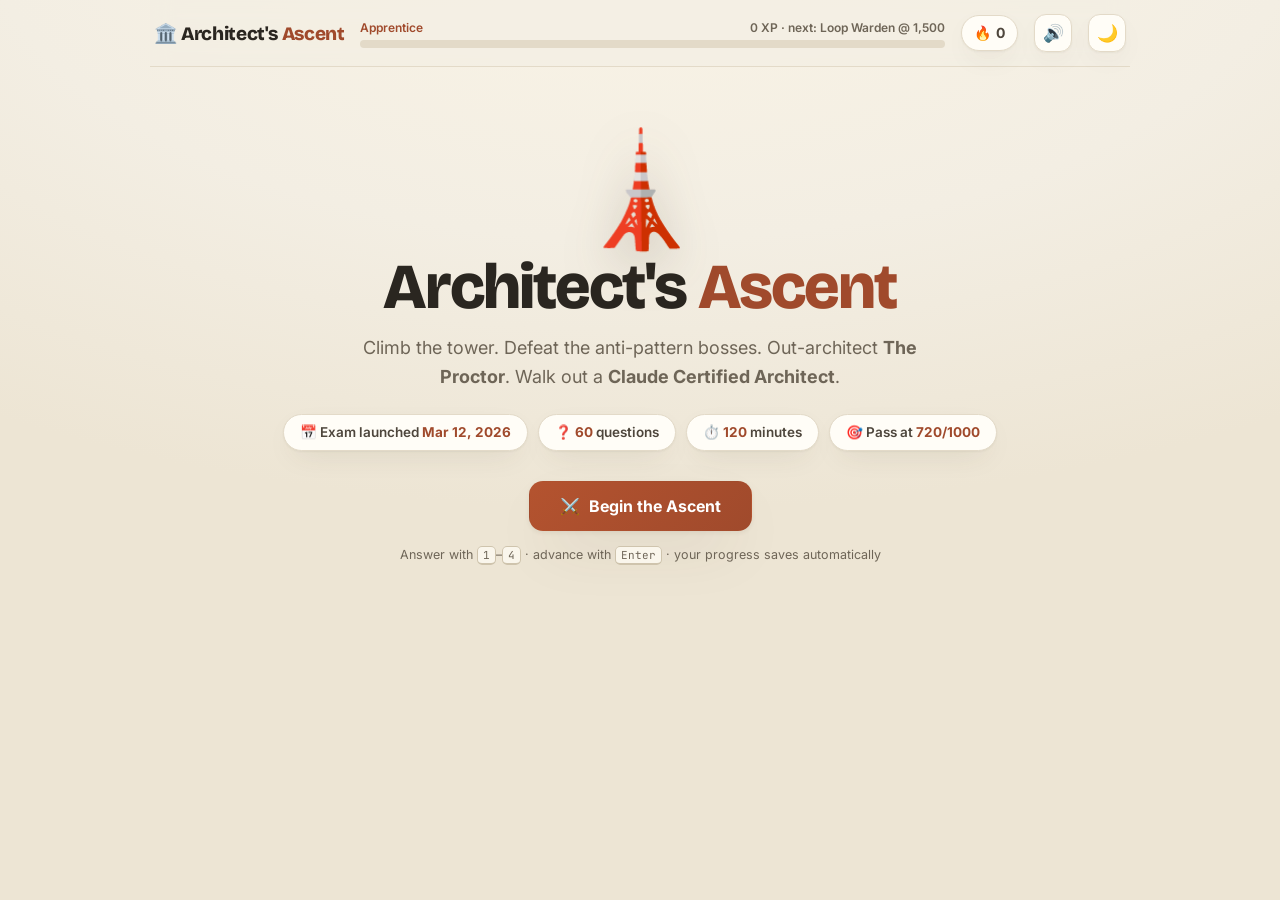
==== index.html @ 407717c6 "Fix regressions found on re-test: stat cards, hidden resume button, slide fit, short code wrapping A" ====
<!DOCTYPE html>
<html lang="en">
<head>
<meta charset="UTF-8">
<meta name="viewport" content="width=device-width, initial-scale=1.0">
<title>Architect's Ascent — CCA-F Trainer (2026)</title>
<meta name="description" content="A study game for the Claude Certified Architect — Foundations exam. Climb the tower, defeat anti-pattern bosses, survive The Proctor.">
<link rel="preconnect" href="https://fonts.googleapis.com">
<link rel="preconnect" href="https://fonts.gstatic.com" crossorigin>
<script>
/* theme before first paint: the player's pick, else the system setting */
(function () {
  var t = 'light';
  try {
    var s = JSON.parse(localStorage.getItem('architects-ascent-v2') || 'null');
    if (s && (s.themeSet || (s.themeSet === undefined && s.theme === 'dark'))) t = s.theme;
    else if (window.matchMedia && matchMedia('(prefers-color-scheme: dark)').matches) t = 'dark';
  } catch (e) {}
  document.documentElement.dataset.theme = t;
})();
</script>
<link href="https://fonts.googleapis.com/css2?family=Bricolage+Grotesque:opsz,wght@12..96,400;12..96,600;12..96,700;12..96,800&family=Inter:wght@400;500;600;700&family=JetBrains+Mono:wght@500&display=swap" rel="stylesheet">
<style>
/* ============================================================
   ARCHITECT'S ASCENT — design system
   Readable by decree: Inter for prose, Bricolage for display,
   JetBrains Mono ONLY for code tokens.
   ============================================================ */
:root {
  --font-display: 'Bricolage Grotesque', 'Inter', sans-serif;
  --font-body: 'Inter', -apple-system, 'Segoe UI', sans-serif;
  --font-code: 'JetBrains Mono', ui-monospace, monospace;

  --bg: #F3EEE3;
  --bg-grad: radial-gradient(1200px 600px at 50% -10%, #FAF4E6 0%, #F3EEE3 55%, #EDE5D4 100%);
  --card: #FFFDF7;
  --card-2: #FAF6EC;
  --ink: #2A2620;
  --ink-soft: #4E463C;
  --muted: #6E6557;
  --line: #E3DAC8;
  --line-strong: #CFC4AD;
  --accent: #D97757;
  --accent-deep: #A04A2C;
  --accent-btn: linear-gradient(135deg, #B4532F, #A04A2C);
  --accent-soft: #F6E3DA;
  --gold: #C2912E;
  --gold-ink: #7E5B12;
  --good: #3D7349;
  --good-soft: #E2EFE2;
  --bad: #A8392F;
  --bad-soft: #F7E1DD;
  --on-strong: #FFFFFF;
  --focus: #1F5FBF;
  --d1: #B4532F; --d2: #7461A8; --d3: #3C7268; --d4: #4A6C92; --d5: #9A4E7A;
  --shadow: 0 1px 2px rgba(74,60,40,.06), 0 10px 30px -12px rgba(74,60,40,.18);
  --shadow-big: 0 2px 4px rgba(74,60,40,.08), 0 24px 60px -20px rgba(74,60,40,.28);
  --radius: 16px;
}
[data-theme="dark"] {
  --bg: #201D19;
  --bg-grad: radial-gradient(1200px 600px at 50% -10%, #2B2620 0%, #201D19 55%, #1A1815 100%);
  --card: #2B2722;
  --card-2: #332E27;
  --ink: #F0EADD;
  --ink-soft: #D9D0C0;
  --muted: #B5A994;
  --line: #433D33;
  --line-strong: #57503F;
  --accent: #E08963;
  --accent-deep: #F0A07A;
  --accent-btn: linear-gradient(135deg, var(--accent), var(--accent-deep));
  --accent-soft: #46342B;
  --gold: #D9AC4B;
  --gold-ink: #D9AC4B;
  --good: #7CB888;
  --good-soft: #2E3B2E;
  --bad: #EB8B7C;
  --bad-soft: #45302C;
  --on-strong: #1F1A14;
  --focus: #8DB8FF;
  --d1: #E08963; --d2: #A895D6; --d3: #6FB0A3; --d4: #85A7CC; --d5: #D188B1;
  --shadow: 0 1px 2px rgba(0,0,0,.25), 0 10px 30px -12px rgba(0,0,0,.5);
  --shadow-big: 0 2px 4px rgba(0,0,0,.3), 0 24px 60px -20px rgba(0,0,0,.6);
}

* { margin: 0; padding: 0; box-sizing: border-box; }
@media (prefers-reduced-motion: no-preference) { html { scroll-behavior: smooth; } }
/* keep focused and scrolled-to things clear of the sticky top bar */
html { scroll-padding-top: calc(var(--topbar-h, 70px) + 12px); }
@media (max-width: 800px) { html:has(#screen-exam.active) { scroll-padding-top: calc(var(--topbar-h, 70px) + 64px); } }
body {
  font-family: var(--font-body);
  font-size: 16px;
  line-height: 1.6;
  color: var(--ink);
  background: var(--bg);
  background-image: var(--bg-grad);
  background-attachment: fixed;
  min-height: 100vh;
  transition: background-color .3s, color .3s;
}
code {
  font-family: var(--font-code);
  font-size: .85em;
  background: var(--accent-soft);
  color: var(--accent-deep);
  padding: .1em .35em;
  border-radius: 6px;
  white-space: nowrap;
}
/* long paths and identifiers may break so they can't widen the page on phones */
code.lc { white-space: normal; overflow-wrap: anywhere; -webkit-box-decoration-break: clone; box-decoration-break: clone;
}
[hidden] { display: none !important; }
button { font-family: var(--font-body); cursor: pointer; color: inherit; }
:focus-visible { outline: 3px solid var(--focus); outline-offset: 2px; }
.answer:focus-visible { border-color: var(--focus); }
[tabindex="-1"]:focus { outline: none; }

.sr-only {
  position: absolute !important; width: 1px; height: 1px; padding: 0; margin: -1px;
  overflow: hidden; clip: rect(0 0 0 0); white-space: nowrap; border: 0;
}
/* a whole card is clickable; its title button carries focus and the accessible name */
.card-link {
  font: inherit; color: inherit; background: none; border: 0; padding: 0; text-align: left; letter-spacing: inherit;
}
.card-link::after { content: ''; position: absolute; inset: 0; border-radius: inherit; }
.card-link:focus-visible { outline: none; }
.mode-card:has(.card-link:focus-visible), .floor-card:focus-visible { outline: 3px solid var(--focus); outline-offset: 3px; }
@media (prefers-reduced-motion: reduce) {
  *, *::before, *::after {
    animation-duration: .01ms !important; animation-iteration-count: 1 !important;
    transition-duration: .01ms !important; scroll-behavior: auto !important;
  }
  /* slides are sized by measuring them (Learn.fit), so their text must change size instantly */
  .lslide, .lslide * { transition: none !important; }
}

#app { max-width: 1020px; margin: 0 auto; padding: 0 20px 80px; }

/* ---------- top bar ---------- */
#topbar {
  position: sticky; top: 0; z-index: 50;
  display: flex; align-items: center; gap: 16px;
  padding: 14px 4px;
  background: color-mix(in srgb, var(--bg) 82%, transparent);
  backdrop-filter: blur(10px);
  border-bottom: 1px solid var(--line);
  margin-bottom: 26px;
}
#topbar .logo {
  font-family: var(--font-display);
  font-weight: 800; font-size: 19px; letter-spacing: -.02em;
  cursor: pointer; user-select: none; white-space: nowrap;
  background: none; border: 0; padding: 0; color: var(--ink);
}
#topbar .logo span { color: var(--accent-deep); }
.xp-wrap { flex: 1; min-width: 120px; }
.xp-row { display: flex; justify-content: space-between; font-size: 12px; font-weight: 600; color: var(--muted); margin-bottom: 3px; }
.xp-row .title-chip { color: var(--accent-deep); }
.xp-bar { height: 8px; border-radius: 99px; background: var(--line); overflow: hidden; }
.xp-fill { height: 100%; border-radius: 99px; background: linear-gradient(90deg, var(--accent), var(--gold)); transition: width .6s cubic-bezier(.2,.8,.2,1); }
.streak-chip {
  display: flex; align-items: center; gap: 5px;
  font-weight: 700; font-size: 14px; color: var(--ink-soft);
  background: var(--card); border: 1px solid var(--line);
  padding: 6px 12px; border-radius: 99px; box-shadow: var(--shadow);
  white-space: nowrap;
}
.icon-btn {
  width: 38px; height: 38px; border-radius: 12px;
  border: 1px solid var(--line); background: var(--card);
  font-size: 17px; box-shadow: var(--shadow);
  display: grid; place-items: center;
  transition: transform .15s;
}
.icon-btn:hover { transform: translateY(-2px); }

/* ---------- screens ---------- */
.screen { display: none; animation: rise .35s cubic-bezier(.2,.8,.2,1); }
.screen.active { display: block; }
@keyframes rise { from { opacity: 0; transform: translateY(10px); } to { opacity: 1; transform: none; } }

/* ---------- title screen ---------- */
#screen-title { text-align: center; padding: 40px 0 20px; }
.tower-hero { font-size: 110px; line-height: 1; margin-bottom: 10px; filter: drop-shadow(0 14px 24px rgba(74,60,40,.25)); animation: floaty 4s ease-in-out infinite; }
@keyframes floaty { 0%,100% { transform: translateY(0); } 50% { transform: translateY(-10px); } }
#screen-title h1 {
  font-family: var(--font-display); font-weight: 800;
  font-size: clamp(40px, 7vw, 64px); letter-spacing: -.03em; line-height: 1.05;
}
#screen-title h1 em { font-style: normal; color: var(--accent-deep); }
#screen-title .tagline { font-size: 18px; color: var(--muted); max-width: 560px; margin: 14px auto 6px; }
.exam-facts {
  display: flex; gap: 10px; justify-content: center; flex-wrap: wrap; margin: 22px 0 30px;
}
.fact-pill {
  background: var(--card); border: 1px solid var(--line); border-radius: 99px;
  padding: 7px 16px; font-size: 13.5px; font-weight: 600; color: var(--ink-soft);
  box-shadow: var(--shadow);
}
.fact-pill b { color: var(--accent-deep); }

/* ---------- buttons ---------- */
.btn {
  display: inline-flex; align-items: center; justify-content: center; gap: 9px;
  font-weight: 700; font-size: 16px;
  padding: 14px 30px; border-radius: 14px;
  border: 1px solid transparent;
  background: var(--ink); color: var(--bg);
  box-shadow: var(--shadow-big);
  transition: transform .15s, box-shadow .15s, background .2s;
}
.btn:hover { transform: translateY(-2px); }
.btn:active { transform: translateY(0); }
.btn.primary { background: var(--accent-btn); color: #fff; }
[data-theme="dark"] .btn.primary { color: #241a14; }
.btn.ghost { background: var(--card); color: var(--ink); border-color: var(--line-strong); box-shadow: var(--shadow); }
.btn.small { font-size: 13.5px; padding: 9px 18px; border-radius: 11px; }
.btn:disabled { opacity: .45; pointer-events: none; }

/* ---------- home hub ---------- */
.hub-stats {
  display: grid; grid-template-columns: repeat(auto-fit, minmax(140px, 1fr));
  gap: 12px; margin-bottom: 26px;
}
/* five stats: never leave one card alone on the last row */
@media (max-width: 860px) { .hub-stats { grid-template-columns: repeat(6, minmax(0, 1fr)); } .hub-stats > * { grid-column: span 2; } .hub-stats > :nth-last-child(-n+2):nth-child(3n+1), .hub-stats > :nth-last-child(-n+2):nth-child(3n+1) ~ * { grid-column: span 3; } }
@media (max-width: 480px) { .hub-stats > *, .hub-stats > :nth-last-child(-n+2):nth-child(3n+1), .hub-stats > :nth-last-child(-n+2):nth-child(3n+1) ~ * { grid-column: span 3; } .hub-stats > :last-child:nth-child(odd) { grid-column: 1 / -1; } }
.stat-card {
  background: var(--card); border: 1px solid var(--line); border-radius: var(--radius);
  padding: 14px 18px; box-shadow: var(--shadow);
}
.stat-card .k { font-size: 12px; font-weight: 600; text-transform: uppercase; letter-spacing: .06em; color: var(--muted); }
.stat-card .v { font-family: var(--font-display); font-weight: 800; font-size: 26px; letter-spacing: -.02em; }
.mode-grid { display: grid; grid-template-columns: repeat(auto-fit, minmax(280px, 1fr)); gap: 16px; }
.mode-card {
  position: relative; overflow: hidden;
  background: var(--card); border: 1px solid var(--line); border-radius: 20px;
  padding: 22px; box-shadow: var(--shadow); cursor: pointer;
  transition: transform .18s, box-shadow .18s, border-color .18s;
}
.mode-card:hover { transform: translateY(-4px); box-shadow: var(--shadow-big); border-color: var(--line-strong); }
.mode-card .emoji { font-size: 38px; line-height: 1; margin-bottom: 12px; display: block; }
.mode-card h3 { font-family: var(--font-display); font-weight: 700; font-size: 21px; letter-spacing: -.02em; margin-bottom: 5px; }
.mode-card p { font-size: 14.5px; color: var(--muted); }
.mode-card .badge {
  position: absolute; top: 16px; right: 16px;
  font-size: 12px; font-weight: 700; color: var(--accent-deep);
  background: var(--accent-soft); border-radius: 99px; padding: 4px 11px;
}
.mode-card.hero { grid-column: 1 / -1; background: linear-gradient(135deg, var(--card) 55%, var(--accent-soft)); }

/* ---------- section headers ---------- */
.screen-head { display: flex; align-items: baseline; gap: 14px; margin-bottom: 20px; flex-wrap: wrap; }
.screen-head h1, .screen-head h2 { font-family: var(--font-display); font-weight: 800; font-size: 32px; letter-spacing: -.02em; }
.screen-head .sub { color: var(--muted); font-size: 15px; }
.back-link { font-weight: 600; font-size: 14px; color: var(--accent-deep); background: none; border: none; padding: 4px 0; }
.back-link:hover { text-decoration: underline; }

/* ---------- tower map ---------- */
.floor-list { display: flex; flex-direction: column-reverse; gap: 10px; }
.floor-card {
  display: flex; align-items: center; gap: 16px; width: 100%; text-align: left; font: inherit; color: var(--ink);
  background: var(--card); border: 1px solid var(--line); border-radius: var(--radius);
  padding: 14px 18px; box-shadow: var(--shadow); cursor: pointer;
  transition: transform .15s, border-color .15s;
}
.floor-card:hover { transform: translateX(6px); border-color: var(--accent); }
.floor-card.locked { cursor: not-allowed; background: var(--card-2); border-style: dashed; box-shadow: none; }
.floor-card.locked .floor-num { background: var(--line-strong) !important; color: var(--ink-soft); box-shadow: none; }
.floor-card.locked:hover { transform: none; border-color: var(--line); }
.floor-card.cleared { border-left: 5px solid var(--good); }
.floor-card.next-up { border-left: 5px solid var(--accent); background: linear-gradient(90deg, var(--accent-soft), var(--card) 40%); }
.floor-card.final { border: 2px solid var(--gold); background: linear-gradient(90deg, color-mix(in srgb, var(--gold) 14%, var(--card)), var(--card) 50%); }
.floor-num {
  font-family: var(--font-display); font-weight: 800; font-size: 13px;
  width: 46px; height: 46px; border-radius: 13px; flex: none;
  display: grid; place-items: center; text-align: center; line-height: 1.1;
  color: var(--on-strong); box-shadow: var(--shadow);
}
.floor-meta { flex: 1; min-width: 0; }
.floor-meta > span, .floor-right > span { display: block; }
.floor-meta .name { font-weight: 700; font-size: 16.5px; font-family: var(--font-display); letter-spacing: -.01em; }
.floor-meta .dom { font-size: 13px; color: var(--muted); }
.floor-right { text-align: right; flex: none; }
.floor-right .score { font-weight: 800; font-family: var(--font-display); font-size: 17px; }
.floor-right .stars { font-size: 13px; letter-spacing: 2px; }
.floor-right .status { font-size: 12.5px; font-weight: 600; color: var(--muted); }

/* ---------- battle ---------- */
.battle-stage {
  position: relative;
  background: var(--card); border: 1px solid var(--line); border-radius: 22px;
  box-shadow: var(--shadow-big); overflow: hidden;
}
.battle-top {
  display: flex; justify-content: space-between; align-items: center; gap: 14px;
  padding: 16px 22px; border-bottom: 1px solid var(--line);
  background: var(--card-2);
}
.combatant { min-width: 0; }
.combatant .nm { font-family: var(--font-display); font-weight: 700; font-size: 15.5px; }
.combatant.you .nm { text-align: right; }
.hp-track { width: clamp(110px, 22vw, 220px); height: 10px; border-radius: 99px; background: var(--line); overflow: hidden; margin-top: 5px; }
.hp-fill { height: 100%; border-radius: 99px; background: linear-gradient(90deg, var(--bad), #E0876B); transition: width .5s cubic-bezier(.2,.8,.2,1); }
.hearts { font-size: 19px; letter-spacing: 3px; text-align: right; margin-top: 2px; }
.h-lost::before { content: '🖤'; opacity: .45; }
[data-theme="dark"] .h-lost::before { content: '🤍'; opacity: .4; }
.q-progress { font-size: 12.5px; font-weight: 700; color: var(--muted); text-align: center; }
.combo-chip { font-weight: 800; font-family: var(--font-display); color: var(--gold-ink); font-size: 14px; height: 18px; text-align: center; }

.boss-zone { text-align: center; padding: 18px 20px 4px; position: relative; }
.boss-sprite { font-size: 76px; line-height: 1; display: inline-block; animation: bossIdle 3.2s ease-in-out infinite; filter: drop-shadow(0 12px 18px rgba(74,60,40,.28)); }
@keyframes bossIdle { 0%,100% { transform: translateY(0) rotate(-2deg); } 50% { transform: translateY(-9px) rotate(2deg); } }
.boss-sprite.hit { animation: bossHit .45s; }
@keyframes bossHit { 0% { transform: translateX(0); filter: drop-shadow(0 0 0 transparent) brightness(2); } 25% { transform: translateX(-14px) rotate(-8deg);} 50% { transform: translateX(11px) rotate(6deg);} 100% { transform: translateX(0);} }
.boss-sprite.dead { animation: bossDead 1s forwards; }
@keyframes bossDead { to { transform: translateY(40px) rotate(180deg); opacity: 0; } }
.speech {
  position: relative; display: inline-block; max-width: 480px;
  background: var(--card-2); border: 1px solid var(--line-strong);
  border-radius: 14px; padding: 8px 16px; margin-top: 8px;
  font-size: 14px; font-style: italic; color: var(--ink-soft);
}
.speech::before { content: ''; position: absolute; top: -7px; left: 50%; transform: translateX(-50%) rotate(45deg); width: 12px; height: 12px; background: var(--card-2); border-left: 1px solid var(--line-strong); border-top: 1px solid var(--line-strong); }
.dmg-float {
  position: absolute; font-family: var(--font-display); font-weight: 800; font-size: 30px;
  color: var(--accent-deep); pointer-events: none; animation: dmgUp 1s forwards;
  text-shadow: 0 2px 0 var(--card);
}
.dmg-float.crit { color: var(--gold); font-size: 40px; }
@keyframes dmgUp { from { opacity: 1; transform: translateY(0) scale(1); } to { opacity: 0; transform: translateY(-70px) scale(1.25); } }

.q-zone { padding: 14px 22px 22px; }
.q-text { font-size: 17px; line-height: 1.65; font-weight: 500; margin-bottom: 16px; }
.answers { display: grid; gap: 10px; }
.answer {
  display: flex; gap: 12px; align-items: flex-start; text-align: left;
  background: var(--card-2); border: 1.5px solid var(--line); border-radius: 13px;
  padding: 13px 16px; font-size: 15.5px; line-height: 1.55; color: var(--ink);
  transition: transform .12s, border-color .12s, background .15s;
}
.answer:hover:not(.disabled) { border-color: var(--accent); transform: translateX(4px); }
.answer .key {
  flex: none; width: 24px; height: 24px; border-radius: 8px; margin-top: 1px;
  display: grid; place-items: center;
  font-size: 12.5px; font-weight: 800; font-family: var(--font-display);
  background: var(--line); color: var(--ink-soft);
}
.answer.correct { border-color: var(--good); background: var(--good-soft); }
.answer.correct .key { background: var(--good); color: var(--on-strong); }
.answer.wrong { border-color: var(--bad); background: var(--bad-soft); }
.answer.wrong .key { background: var(--bad); color: var(--on-strong); }
/* state in words as well as colour */
.answer.correct::after, .answer.wrong::after, .answer.picked::after {
  flex: none; margin-left: auto; align-self: center; padding-left: 8px;
  font-size: 12.5px; font-weight: 700; white-space: nowrap;
}
.answer.correct::after { content: '✓ Correct'; color: var(--good); }
.answer.wrong::after { content: '✗ Your answer'; color: var(--bad); }
.answer.picked::after { content: '✓ Selected'; color: var(--accent-deep); }
.answer.dim { background: transparent; color: var(--muted); text-decoration: line-through; border-style: dashed; }
.answer.disabled { pointer-events: none; }

.powerup-bar { display: flex; gap: 9px; justify-content: center; padding: 0 22px 18px; flex-wrap: wrap; }
.powerup {
  display: inline-flex; align-items: center; gap: 7px; color: var(--ink);
  font-size: 13px; font-weight: 700;
  background: var(--card-2); border: 1px solid var(--line-strong); border-radius: 99px;
  padding: 7px 14px; transition: transform .15s, border-color .15s;
}
.powerup:hover:not(:disabled) { transform: translateY(-2px); border-color: var(--gold); }
.powerup:disabled { opacity: .4; pointer-events: none; }
.powerup .cnt { background: var(--gold-ink); color: var(--on-strong); border-radius: 99px; font-size: 11.5px; padding: 1px 7px; }
.hint-strip {
  margin: 0 22px 14px; padding: 10px 16px; border-radius: 12px;
  background: color-mix(in srgb, var(--gold) 12%, var(--card));
  border: 1px dashed var(--gold);
  font-size: 14px; color: var(--ink-soft); display: none;
}
.hint-strip.show { display: block; animation: rise .3s; }
.shield-note { text-align: center; font-size: 12.5px; font-weight: 700; color: var(--d4); padding-bottom: 8px; display: none; }
.shield-note.show { display: block; }

/* ---------- explanation modal ---------- */
#overlay {
  position: fixed; inset: 0; z-index: 100; display: none;
  background: color-mix(in srgb, var(--ink) 35%, transparent);
  backdrop-filter: blur(4px);
  align-items: center; justify-content: center; padding: 20px;
}
#overlay.show { display: flex; }
.modal {
  width: min(640px, 100%); max-height: 82vh; overflow-y: auto;
  background: var(--card); border-radius: 20px; border: 1px solid var(--line-strong);
  box-shadow: var(--shadow-big); padding: 26px 28px 0;
  animation: pop .3s cubic-bezier(.2,.8,.2,1);
}
@keyframes pop { from { transform: scale(.94); opacity: 0; } to { transform: scale(1); opacity: 1; } }
.modal .verdict { font-family: var(--font-display); font-weight: 800; font-size: 24px; margin-bottom: 4px; }
.modal .verdict.good { color: var(--good); }
.modal .verdict.bad { color: var(--bad); }
.modal .right-answer { font-size: 14.5px; font-weight: 600; color: var(--ink-soft); background: var(--good-soft); border-radius: 10px; padding: 10px 14px; margin: 12px 0; }
.modal .expl { font-size: 15px; color: var(--ink-soft); }
.modal .modal-foot { display: flex; justify-content: flex-end; gap: 10px; margin-top: 20px; position: sticky; bottom: 0; padding: 12px 0 22px; background: var(--card); }
.modal:focus { outline: none; }

/* ---------- results ---------- */
.result-wrap { text-align: center; padding: 30px 0 10px; }
.result-emoji { font-size: 90px; line-height: 1; animation: floaty 3s ease-in-out infinite; }
.result-wrap h1 { font-family: var(--font-display); font-weight: 800; font-size: 42px; letter-spacing: -.03em; margin: 8px 0 4px; }
.result-wrap h1.win { color: var(--good); }
.result-wrap h1.lose { color: var(--bad); }
.result-sub { color: var(--muted); font-size: 16px; margin-bottom: 22px; }
.result-stats { display: flex; gap: 12px; justify-content: center; flex-wrap: wrap; margin-bottom: 26px; }

/* ---------- exam ---------- */
.exam-rules { background: var(--card); border: 1px solid var(--line); border-radius: 20px; box-shadow: var(--shadow); padding: 26px 30px; max-width: 720px; margin: 0 auto; }
.exam-rules ul { margin: 14px 0 20px 20px; }
.exam-rules li { margin-bottom: 8px; color: var(--ink-soft); }
.exam-shell { display: grid; grid-template-columns: 1fr 240px; gap: 18px; align-items: start; }
.exam-main { min-width: 0; overflow-wrap: break-word; background: var(--card); border: 1px solid var(--line); border-radius: 20px; box-shadow: var(--shadow); padding: 24px; }
.exam-side { position: sticky; top: calc(var(--topbar-h, 70px) + 12px); display: flex; flex-direction: column; gap: 14px; }
.grid-jump { display: none; }
.exam-timer {
  background: var(--card); border: 1px solid var(--line); border-radius: 16px; box-shadow: var(--shadow);
  padding: 14px 18px; text-align: center;
}
.exam-timer .t { font-family: var(--font-display); font-weight: 800; font-size: 30px; font-variant-numeric: tabular-nums; }
.exam-timer .t.low { color: var(--bad); }
.exam-timer .t.low::before { content: '⏰ '; font-size: .7em; }
.exam-timer .lbl { font-size: 12px; color: var(--muted); font-weight: 600; }
.nav-grid { background: var(--card); border: 1px solid var(--line); border-radius: 16px; box-shadow: var(--shadow); padding: 14px; display: grid; grid-template-columns: repeat(6, 1fr); gap: 6px; }
.nav-cell {
  aspect-ratio: 1; border-radius: 8px; border: 1px solid var(--line);
  font-size: 11.5px; font-weight: 700; background: var(--card-2); color: var(--muted);
  display: grid; place-items: center; padding: 0;
}
.nav-cell.answered { background: var(--good-soft); color: var(--good); border-color: var(--good); }
.nav-cell.flagged { background: color-mix(in srgb, var(--gold) 18%, var(--card)); border-color: var(--gold-ink); color: var(--gold-ink); }
.nav-cell.flagged::after { content: '⚑'; font-size: 9px; margin-left: 1px; }
.nav-cell.current { outline: 2px solid var(--accent); outline-offset: 1px; }
.exam-qhead { display: flex; justify-content: space-between; align-items: center; margin-bottom: 12px; gap: 10px; flex-wrap: wrap; }
.exam-qhead .qn { font-size: 18px; font-family: var(--font-display); font-weight: 800; font-size: 18px; }
.domain-tag { font-size: 12px; font-weight: 700; padding: 3px 11px; border-radius: 99px; color: var(--on-strong); }
.flag-btn { background: none; border: 1.5px solid var(--line-strong); border-radius: 10px; padding: 6px 13px; font-size: 13px; font-weight: 600; color: var(--ink-soft); }
.flag-btn.on { border-color: var(--gold-ink); color: var(--gold-ink); background: color-mix(in srgb, var(--gold) 12%, transparent); }
.exam-foot { display: flex; justify-content: space-between; margin-top: 18px; gap: 10px; flex-wrap: wrap; }
/* phone: the clock and pace ride along at the top; the question grid follows the question */
@media (max-width: 800px) {
  .exam-shell { grid-template-columns: minmax(0, 1fr); gap: 12px; }
  .exam-side { display: contents; }
  .exam-timer {
    order: -1; position: sticky; top: var(--topbar-h, 70px); z-index: 40;
    display: flex; align-items: center; gap: 4px 12px; flex-wrap: wrap; text-align: left; padding: 6px 12px;
  }
  .exam-timer .lbl { position: absolute; width: 1px; height: 1px; overflow: hidden; clip: rect(0 0 0 0); white-space: nowrap; }
  .exam-timer .t { font-size: 20px; }
  .exam-timer .pace { margin-top: 0; flex: 1 1 auto; font-size: 11.5px; }
  .grid-jump { display: inline-block; margin-left: auto; font-size: 13px; font-weight: 700; background: var(--card-2); border: 1px solid var(--line-strong); border-radius: 9px; padding: 5px 10px; }
  .exam-main { padding: 18px 16px; }
  .exam-foot .btn.small { padding: 9px 12px; }
}

/* score report */
.score-dial-wrap { display: flex; flex-direction: column; align-items: center; margin-bottom: 10px; }
.score-dial { width: 200px; height: 200px; position: relative; }
.score-dial svg { transform: rotate(-90deg); }
.score-dial .val { position: absolute; inset: 0; display: grid; place-items: center; text-align: center; }
.score-dial .val .n { font-family: var(--font-display); font-weight: 800; font-size: 30px; line-height: 1.1; letter-spacing: -.02em; }
.score-dial .val .raw { font-size: 14px; font-weight: 700; color: var(--ink-soft); margin-top: 2px; }
.score-dial .val > div { max-width: 150px; }
.result-wrap h1.er-kind { font-size: 22px; color: var(--ink); margin: 0 0 12px; letter-spacing: -.01em; }
.score-dial .val .d { font-size: 12px; color: var(--muted); font-weight: 600; line-height: 1.3; }
.pass-banner { font-family: var(--font-display); font-weight: 800; font-size: 26px; text-align: center; margin: 8px 0 22px; }
.domain-bars { max-width: 560px; margin: 0 auto 26px; display: grid; gap: 12px; }
.dbar .row { display: flex; justify-content: space-between; gap: 12px; text-align: left; font-size: 13.5px; font-weight: 600; margin-bottom: 4px; }
.dbar .row > :last-child { flex: none; text-align: right; }
.dbar .track { height: 10px; border-radius: 99px; background: var(--line); overflow: hidden; }
.dbar .fill { height: 100%; border-radius: 99px; transition: width .8s cubic-bezier(.2,.8,.2,1); }
.exam-review-list { display: grid; grid-template-columns: minmax(0, 1fr); gap: 12px; margin-top: 24px; text-align: left; }
.rev-item { overflow-wrap: anywhere; }
.rev-item { background: var(--card); border: 1px solid var(--line); border-radius: 14px; padding: 16px 18px; }
.rev-item .q { font-weight: 600; font-size: 15px; margin-bottom: 8px; }
.rev-item .row { font-size: 14px; margin: 3px 0; }
.rev-item .row.ok { color: var(--good); }
.rev-item .row.no { color: var(--bad); }
.rev-item .ex { font-size: 13.5px; color: var(--muted); margin-top: 8px; }

/* ---------- lightning ---------- */
.lightning-head { display: flex; align-items: center; justify-content: space-between; gap: 14px; margin-bottom: 16px; }
.time-track { flex: 1; height: 14px; border-radius: 99px; background: var(--line); overflow: hidden; }
.time-fill { height: 100%; border-radius: 99px; background: linear-gradient(90deg, var(--gold), var(--accent)); transition: width .2s linear; }
.l-secs { font-weight: 700; font-size: 14px; color: var(--muted); font-variant-numeric: tabular-nums; min-width: 34px; }
.lightning-score { font-family: var(--font-display); font-weight: 800; font-size: 26px; min-width: 60px; text-align: right; }

/* ---------- bestiary ---------- */
.beast-grid { display: grid; grid-template-columns: repeat(auto-fill, minmax(220px, 1fr)); gap: 14px; }
.beast-card {
  background: var(--card); border: 1px solid var(--line); border-radius: 18px;
  padding: 20px; text-align: center; box-shadow: var(--shadow);
  transition: transform .15s;
}
.beast-card:hover { transform: translateY(-3px); }
.beast-card .face { font-size: 52px; line-height: 1.1; }
.beast-card.locked .face { filter: grayscale(1) brightness(.45) contrast(.7); }
.beast-card h2 { font-family: var(--font-display); font-weight: 700; font-size: 17px; margin: 8px 0 2px; }
.beast-card .cry { font-size: 13px; font-style: italic; color: var(--muted); min-height: 38px; }
.beast-card .weak { font-size: 12.5px; margin-top: 10px; padding: 8px 10px; border-radius: 10px; background: var(--good-soft); color: var(--good); font-weight: 600; }
.beast-card.locked .weak { background: var(--card-2); color: var(--muted); }

/* ---------- trophies ---------- */
.trophy-grid { display: grid; grid-template-columns: repeat(auto-fill, minmax(250px, 1fr)); gap: 12px; }
.trophy {
  display: flex; gap: 14px; align-items: center;
  background: var(--card); border: 1px solid var(--line); border-radius: 16px;
  padding: 14px 16px; box-shadow: var(--shadow);
}
.trophy .ic { font-size: 30px; flex: none; }
.trophy.locked { background: var(--card-2); border-style: dashed; box-shadow: none; }
.trophy.locked .ic { filter: grayscale(1); opacity: .5; }
.trophy.locked .nm { color: var(--ink-soft); }
.trophy .nm { font-weight: 700; font-size: 15px; }
.trophy .ds { font-size: 13px; color: var(--muted); }

/* ---------- review deck ---------- */
.deck-empty { text-align: center; padding: 60px 20px; color: var(--muted); }
.deck-empty .big { font-size: 64px; }

/* ---------- toasts ---------- */
#toasts { position: fixed; bottom: 24px; right: 24px; z-index: 200; display: flex; flex-direction: column; gap: 10px; pointer-events: none; }
.toast { pointer-events: none; }
.toast {
  display: flex; gap: 12px; align-items: center;
  background: var(--ink); color: var(--bg);
  border-radius: 14px; padding: 13px 18px; box-shadow: var(--shadow-big);
  font-size: 14.5px; font-weight: 600; max-width: 340px;
  animation: toastIn .4s cubic-bezier(.2,.8,.2,1);
}
.toast .ic { font-size: 24px; }
.toast .sub { font-size: 12.5px; opacity: .75; font-weight: 500; }
@keyframes toastIn { from { transform: translateX(120%); } to { transform: none; } }
.toast.out { transition: all .4s; transform: translateX(120%); opacity: 0; }

/* ---------- confetti ---------- */
.confetti-bit { position: fixed; top: -20px; z-index: 300; pointer-events: none; animation: confFall linear forwards; }
@keyframes confFall { to { transform: translateY(110vh) rotate(720deg); opacity: .9; } }

/* misc */
/* ---------- exam variants, pacing, practice feedback ---------- */
.exam-variants { display: grid; grid-template-columns: repeat(auto-fit, minmax(300px, 1fr)); gap: 16px; }
.exam-variants h2, .resume-box p { font-family: var(--font-display); font-weight: 700; font-size: 20px; }
.resume-box { margin-bottom: 16px; border-color: var(--gold); }
.resume-box p { font-size: 16px; font-family: var(--font-body); font-weight: 500; margin-bottom: 12px; }
.exam-history { max-width: 560px; margin: 22px auto 0; }
.exam-history h2, .domain-bars h2, .er-focus h2, .bp-focus h2 { font-family: var(--font-display); font-size: 16px; margin: 6px 0 8px; text-align: left; }
.hist-row { display: flex; justify-content: space-between; font-size: 14px; padding: 6px 0; border-bottom: 1px solid var(--line); }
.exam-mode { font-size: 12.5px; font-weight: 700; color: var(--muted); text-transform: uppercase; letter-spacing: .05em; margin-bottom: 8px; }
.scen-chip { font-size: 12px; font-weight: 700; color: var(--accent-deep); background: var(--accent-soft); padding: 3px 10px; border-radius: 99px; margin-right: auto; }
.scen-box { display: none; background: var(--card-2); border: 1px solid var(--line); border-left: 4px solid var(--accent); border-radius: 12px; padding: 12px 14px; font-size: 14.5px; color: var(--ink-soft); margin-bottom: 14px; }
.qclock { font-size: 13px; font-weight: 700; color: var(--muted); font-variant-numeric: tabular-nums; }
.qclock.over { color: var(--bad); }
#screen-exam:not(.practice) .qclock { display: none; }
#screen-exam.practice .flag-btn { display: none; }
/* a pick is not a verdict: keep it clearly apart from the red 'wrong' state */
.answer.picked { border-color: var(--accent); background: var(--card); box-shadow: inset 0 0 0 1px var(--accent); }
.answer.picked .key { background: var(--accent); color: var(--on-strong); }
.practice-fb:empty { display: none; }
.practice-fb { margin-top: 16px; background: var(--card-2); border-radius: 12px; padding: 14px 16px; }
.practice-fb .verdict { font-family: var(--font-display); font-weight: 800; font-size: 18px; margin-bottom: 4px; }
.practice-fb .verdict.good { color: var(--good); }
.practice-fb .verdict.bad { color: var(--bad); }
.practice-fb .expl { font-size: 14.5px; color: var(--ink-soft); }
.practice-fb .right { text-align: right; margin-top: 10px; }
.pace { font-size: 12px; font-weight: 600; color: var(--muted); margin-top: 6px; }
.pace.behind { color: var(--bad); }
.nav-cell.missed { background: var(--bad-soft); color: var(--bad); border-color: var(--bad); }
.nav-cell.block-start { box-shadow: -3px 0 0 var(--accent); }
.er-kind { font-weight: 700; color: var(--muted); font-size: 14px; margin-bottom: 8px; }
.er-note { max-width: 620px; margin: -10px auto 22px; font-size: 13.5px; color: var(--muted); }
.er-focus { max-width: 560px; margin: 0 auto 22px; text-align: left; }
.er-actions { display: flex; gap: 10px; justify-content: center; flex-wrap: wrap; }
.er-actions .btn[aria-pressed="true"] { background: var(--ink); color: var(--card); border-color: var(--ink); }
.focus-row { display: flex; justify-content: space-between; align-items: center; gap: 12px; padding: 9px 0; border-bottom: 1px solid var(--line); font-size: 14.5px; text-align: left; }
.focus-row .btn { flex: none; }
.focus-row > span:first-child { flex: 1; min-width: 0; }
/* phones: the text gets the full width and its buttons sit underneath */
@media (max-width: 640px) { .focus-row { flex-wrap: wrap; } .focus-row > span:first-child { flex-basis: 100%; } }
a.btn { text-decoration: none; }
.rev-item .tsline { font-size: 12px; font-weight: 700; color: var(--muted); margin-bottom: 4px; }
.muted { color: var(--muted); }
.small { font-size: 13px; }

/* ---------- blueprint ---------- */
.exam-facts.left { justify-content: flex-start; margin: 0 0 16px; }
.bp-focus { background: var(--card); border: 1px solid var(--line); border-radius: 16px; box-shadow: var(--shadow); padding: 14px 18px; margin-bottom: 16px; }
.bp-tabs { display: flex; gap: 8px; margin-bottom: 14px; flex-wrap: wrap; }
.bp-tabs button { font: inherit; font-size: 14px; font-weight: 600; padding: 8px 14px; border-radius: 99px; border: 1.5px solid var(--line-strong); background: var(--card); color: var(--ink); cursor: pointer; }
.bp-tabs button.on { background: var(--ink); color: var(--card); border-color: var(--ink); }
.bp-dwrap { position: relative; }
.bp-ddrill { position: absolute; top: 18px; right: 18px; }
.bp-dwrap > .bp-domain > summary { padding-right: 150px; }
.bp-domain { background: var(--card); border: 1px solid var(--line); border-left: 5px solid var(--dc); border-radius: 16px; box-shadow: var(--shadow); margin-bottom: 12px; overflow: hidden; }
.bp-domain > summary { display: flex; align-items: center; gap: 14px; padding: 14px 18px; cursor: pointer; list-style: none; }
.bp-domain > summary::-webkit-details-marker { display: none; }
.bp-dnum { font-family: var(--font-display); font-weight: 800; font-size: 22px; color: var(--dc); flex: none; width: 40px; }
.bp-dmeta { flex: 1; min-width: 0; display: flex; flex-direction: column; gap: 2px; font-size: 13px; }
.bp-dmeta .nm { font-family: var(--font-display); font-weight: 700; font-size: 17px; }
.bp-bar { position: relative; height: 7px; border-radius: 99px; background: var(--line); overflow: hidden; margin-top: 5px; max-width: 420px; }
.bp-bar .seen { position: absolute; inset: 0 auto 0 0; background: var(--line-strong); }
.bp-bar .right { position: absolute; inset: 0 auto 0 0; }
.bp-ts { border-top: 1px solid var(--line); padding: 14px 18px; }
.bp-tshead { display: flex; gap: 12px; align-items: flex-start; flex-wrap: wrap; }
.bp-tsid { font-family: var(--font-display); font-weight: 800; color: var(--dc); flex: none; width: 34px; }
.bp-tstitle { flex: 1; min-width: 0; font-weight: 600; font-size: 15px; }
.bp-tstitle .muted { font-weight: 500; font-size: 12.5px; }
/* phones: the title gets the row, its buttons go underneath */
@media (max-width: 640px) { .bp-tstitle { flex: 1 1 calc(100% - 46px); } .bp-tstitle + .btn { margin-left: 46px; } }
.bp-ideas { display: grid; grid-template-columns: 1fr 1fr; gap: 14px; margin: 10px 0 0 46px; font-size: 13.5px; color: var(--ink-soft); }
.bp-ideas h3 { font-size: 11.5px; text-transform: uppercase; letter-spacing: .06em; color: var(--muted); margin-bottom: 4px; }
.bp-ideas ul { margin-left: 16px; }
.bp-docs { margin: 10px 0 0 46px; font-size: 13px; color: var(--muted); }
.bp-docs a, .bp-prep a { color: var(--accent-deep); }
.bp-delta { margin: 8px 0 0 46px; font-size: 13px; color: var(--ink-soft); background: color-mix(in srgb, var(--gold) 12%, var(--card)); border-radius: 10px; padding: 8px 12px; }
.bp-prep { display: grid; grid-template-columns: repeat(auto-fill, minmax(300px, 1fr)); gap: 14px; }
.bp-prep ul { margin-left: 18px; font-size: 14px; color: var(--ink-soft); display: grid; gap: 6px; }
.bp-scen-grid { display: grid; grid-template-columns: repeat(auto-fill, minmax(280px, 1fr)); gap: 14px; }
.bp-scen { background: var(--card); border: 1px solid var(--line); border-radius: 16px; box-shadow: var(--shadow); padding: 16px 18px; display: flex; flex-direction: column; gap: 8px; }
.bp-scen .nm { font-family: var(--font-display); font-weight: 700; font-size: 17px; }
.bp-scen p { font-size: 14px; color: var(--ink-soft); flex: 1; }
.bp-scen .btn { align-self: flex-start; }
.bp-oos { margin-top: 18px; background: var(--card); border: 1px solid var(--line); border-radius: 16px; padding: 12px 18px; }
.bp-oos summary { cursor: pointer; font-weight: 600; }
.bp-oos ul { columns: 2; margin: 10px 0 0 18px; font-size: 13.5px; color: var(--ink-soft); }
.drill-meta { display: flex; justify-content: space-between; gap: 12px; font-size: 12.5px; font-weight: 700; color: var(--muted); margin-bottom: 10px; }
/* top bar: below 800px the XP bar takes its own row so title and XP never run together */
@media (max-width: 800px) {
  #topbar { flex-wrap: wrap; gap: 10px; }
  #topbar .logo { margin-right: auto; }
  .xp-wrap { order: 5; flex-basis: 100%; }
}

@media (max-width: 640px) {
  #app { padding: 0 16px 80px; }
  #topbar .logo { font-size: 16px; }
  .icon-btn { width: 34px; height: 34px; }
  .bp-ideas, .bp-docs, .bp-delta { grid-template-columns: 1fr; margin-left: 0; }
  .bp-oos ul { columns: 1; }
  .bp-domain > summary { flex-wrap: wrap; }
  .bp-dwrap > .bp-domain > summary { padding-right: 18px; padding-top: 58px; }
  .bp-ddrill { top: 14px; right: auto; left: 18px; }
  /* tower: status gets its own line so floor names have the width */
  .floor-card { flex-wrap: wrap; gap: 6px 12px; padding: 12px 14px; }
  .floor-meta { flex: 1 1 0; }
  .floor-right { flex: 1 1 100%; text-align: left; display: flex; gap: 10px; align-items: baseline; padding-left: 58px; }
  .floor-right .score { font-size: 15px; }
  /* battle: one compact header row, question sooner */
  .battle-top { flex-wrap: wrap; padding: 12px 14px; gap: 6px 10px; }
  .battle-top .combatant:first-child { flex: 1 1 100%; order: -1; }
  .combatant .nm { font-size: 14.5px; }
  .hp-track { width: 100%; }
  #b-player-name { display: none; }
  .hearts { white-space: nowrap; font-size: 17px; letter-spacing: 1px; }
  .boss-zone { padding: 10px 14px 0; display: flex; align-items: center; gap: 12px; text-align: left; }
  .boss-sprite { font-size: 44px; }
  .boss-zone .speech { margin-top: 0; font-size: 13px; padding: 6px 12px; }
  .boss-zone .speech::before { display: none; }
  .q-zone { padding: 12px 14px 18px; }
  .q-text { font-size: 16px; }
  .answer { padding: 11px 12px; font-size: 15px; }
  .answer.correct::after, .answer.wrong::after, .answer.picked::after { display: none; }
  .answer.correct .key::after { content: '✓'; }
  .answer.wrong .key::after { content: '✗'; }
  .answer.picked .key::after { content: '✓'; }
  .answer .key { width: auto; min-width: 24px; padding: 0 5px; gap: 2px; grid-auto-flow: column; }
  .modal { padding: 20px 18px 0; max-height: 88vh; }
  .score-dial-wrap .score-dial { transform: scale(.9); }
  #toasts { left: 16px; right: 16px; bottom: 16px; }
  .toast { max-width: none; }
}
@media (max-width: 400px) {
  #app { padding: 0 12px 80px; }
  #topbar { gap: 6px; }
  #topbar .logo { font-size: 14.5px; }
  #topbar .logo > [aria-hidden] { display: none; }
  .streak-chip { padding: 4px 8px; font-size: 13px; gap: 3px; }
  #topbar .icon-btn { width: 32px; height: 32px; font-size: 15px; }
  .exam-timer .pace { flex: 1 1 0; min-width: 0; }
  .xp-row { font-size: 11px; gap: 8px; }
}
@media (max-width: 360px) { .xp-next { display: none; }
}
.center { text-align: center; }
.mt { margin-top: 22px; }
.kbd-tip { text-align: center; color: var(--muted); font-size: 12.5px; margin-top: 14px; }
kbd { font-family: var(--font-code); font-size: 11px; border: 1px solid var(--line-strong); border-bottom-width: 2px; border-radius: 5px; padding: 1px 5px; background: var(--card-2); }

/* home: readiness + study bands */
.ready-panel { background: var(--card); border: 1px solid var(--line); border-radius: 18px; padding: 18px 20px; margin-bottom: 8px; box-shadow: var(--shadow); }
.ready-head { display: flex; justify-content: space-between; gap: 16px; flex-wrap: wrap; margin-bottom: 12px; }
.ready-head h2 { font-family: var(--font-display); font-size: 21px; letter-spacing: -.02em; }
.ready-sum { display: grid; grid-template-columns: auto auto; gap: 2px 14px; align-items: baseline; font-size: 14px; }
.ready-sum .k { color: var(--muted); font-size: 12.5px; }
.ready-sum .v { font-weight: 700; }
.ready-rows { display: grid; gap: 6px; }
.ready-row { display: grid; grid-template-columns: auto minmax(0, 1fr) minmax(90px, 32%) 78px; gap: 10px; align-items: center; cursor: pointer; padding: 4px 6px; border-radius: 10px;
  width: 100%; background: none; border: 0; font: inherit; color: var(--ink); text-align: left; }
.ready-row:hover { background: var(--accent-soft); }
.ready-row .nm { font-size: 14px; overflow: hidden; text-overflow: ellipsis; white-space: nowrap; }
.ready-row .track { position: relative; height: 10px; background: var(--line); border-radius: 6px; overflow: hidden; }
.ready-row .cov { position: absolute; inset: 0 auto 0 0; background: var(--line-strong); }
.ready-row .acc { position: absolute; inset: 0 auto 0 0; }
.ready-row .target { position: absolute; top: 0; bottom: 0; left: 72%; width: 2px; background: var(--ink, currentColor); opacity: .55; }
.ready-row .val { font-size: 13px; text-align: right; font-variant-numeric: tabular-nums; }
.next-step { display: flex; align-items: center; gap: 12px; margin: 14px 0 6px; padding: 12px 14px; border-radius: 14px; background: var(--accent-soft); flex-wrap: wrap; }
.next-step .ic { font-size: 26px; }
.next-step .txt { flex: 1 1 220px; }
h2.band-title { font-weight: 700; }
.band-title { display: flex; align-items: baseline; gap: 10px; flex-wrap: wrap; font-family: var(--font-display); font-size: 19px; margin: 26px 0 10px; letter-spacing: -.01em; }
.band-title span { display: inline-grid; place-items: center; width: 26px; height: 26px; border-radius: 50%; background: var(--accent-deep); color: var(--on-strong); font-size: 14px; }
.band-title em { font-style: normal; font-family: inherit; font-size: 13.5px; color: var(--muted); font-weight: 400; }
.small-cards .mode-card { padding: 14px 18px; }
.small-cards .mode-card .emoji { font-size: 26px; margin-bottom: 6px; }
.beast-card .haunts { font-size: 12.5px; color: var(--muted); margin: 6px 0 8px; }
@media (max-width: 1000px) {
  .ready-row { grid-template-columns: auto minmax(0, 1fr) 70px; align-items: start; }
  .ready-row .nm { white-space: normal; line-height: 1.35; }
  .ready-row .nm .muted { display: block; }
  .ready-row .track { grid-column: 2 / -1; grid-row: 2; }
}
</style>
<link rel="stylesheet" href="learn/learn.css">
</head>
<body>
<div id="app">
  <header id="topbar">
    <button class="logo" onclick="UI.go('home')" aria-label="Architect's Ascent: back to the hall"><span aria-hidden="true">🏛️ </span>Architect's <span>Ascent</span></button>
    <div class="xp-wrap">
      <div class="xp-row"><span class="title-chip" id="hud-title">Apprentice</span><span id="hud-xp">0 XP</span></div>
      <div class="xp-bar" id="hud-xpbar" role="progressbar" aria-label="XP toward the next title" aria-valuemin="0" aria-valuemax="100" aria-valuenow="0"><div class="xp-fill" id="hud-xpfill" style="width:0%"></div></div>
    </div>
    <div class="streak-chip" id="hud-streak-chip" title="Daily streak" role="img" aria-label="Daily streak: 0 days"><span aria-hidden="true">🔥 </span><span id="hud-streak">0</span></div>
    <button class="icon-btn" id="btn-sound" title="Sound" aria-label="Sound" aria-pressed="true"><span aria-hidden="true">🔊</span></button>
    <button class="icon-btn" id="btn-theme" title="Switch to dark theme" aria-label="Switch to dark theme"><span aria-hidden="true">🌙</span></button>
  </header>

  <main>
    <!-- TITLE -->
    <section class="screen active" id="screen-title">
      <div class="tower-hero" aria-hidden="true">🗼</div>
      <h1>Architect's <em>Ascent</em></h1>
      <p class="tagline">Climb the tower. Defeat the anti-pattern bosses. Out-architect <strong>The Proctor</strong>. Walk out a <strong>Claude Certified Architect</strong>.</p>
      <div class="exam-facts">
        <div class="fact-pill"><span aria-hidden="true">📅</span> Exam launched <b>Mar 12, 2026</b></div>
        <div class="fact-pill"><span aria-hidden="true">❓</span> <b>60</b> questions</div>
        <div class="fact-pill"><span aria-hidden="true">⏱️</span> <b>120</b> minutes</div>
        <div class="fact-pill"><span aria-hidden="true">🎯</span> Pass at <b>720/1000</b></div>
      </div>
      <button class="btn primary" onclick="UI.go('home')"><span aria-hidden="true">⚔️</span> Begin the Ascent</button>
      <button class="btn ghost" id="title-resume" hidden onclick="UI.go('examintro')"><span aria-hidden="true">⏳</span> Resume your mock exam · <b></b></button>
      <p class="kbd-tip">Answer with <kbd>1</kbd>–<kbd>4</kbd> · advance with <kbd>Enter</kbd> · your progress saves automatically</p>
    </section>

    <!-- HOME: a study path built around the real exam -->
    <section class="screen" id="screen-home">
      <h1 class="sr-only">Study hall</h1>
      <div class="ready-panel" id="ready-panel"></div>

      <h2 class="band-title"><span aria-hidden="true">1</span> Learn <em>understand each domain before you test it</em></h2>
      <div class="mode-grid">
        <div class="mode-card" id="card-learn" onclick="UI.go('learn')" style="display:none">
          <span class="badge" id="learn-badge">lessons</span>
          <span class="emoji" aria-hidden="true">🎓</span>
          <h3><button class="card-link" aria-describedby="card-learn-d">Learning Path</button></h3>
          <p id="card-learn-d">Staged lessons from beginner to advanced for every domain, task statement and scenario, with slides and short videos. Each ends with a drill.</p>
        </div>
        <div class="mode-card" id="card-blueprint" onclick="UI.go('blueprint')">
          <span class="badge" id="bp-badge">exam guide</span>
          <span class="emoji" aria-hidden="true">📘</span>
          <h3><button class="card-link" aria-describedby="card-bp-d">The Blueprint</button></h3>
          <p id="card-bp-d">The official exam guide as a map: 5 domains, 30 task statements, 6 scenarios. Key ideas, official docs, your coverage, and a drill for each.</p>
        </div>
      </div>

      <h2 class="band-title"><span aria-hidden="true">2</span> Practice <em>every question maps to an exam task statement</em></h2>
      <div class="mode-grid">
        <div class="mode-card hero" onclick="UI.go('tower')">
          <span class="badge" id="tower-badge">0/10 floors</span>
          <span class="emoji" aria-hidden="true">🗼</span>
          <h3><button class="card-link" aria-describedby="card-tower-d">The Tower</button></h3>
          <p id="card-tower-d">The campaign through all five domains. Each floor covers a group of task statements and serves 10 questions you haven't seen yet. Clear it with 7/10; combos earn power-ups.</p>
        </div>
        <div class="mode-card" onclick="Hunt.start()">
          <span class="badge" id="hunt-badge">0/12 captured</span>
          <span class="emoji" aria-hidden="true">🔦</span>
          <h3><button class="card-link" aria-describedby="card-hunt-d">Anti-Pattern Hunt</button></h3>
          <p id="card-hunt-d">Each monster is an anti-pattern the exam's wrong answers are built from. Hunt it through its task statements: 6 of 8 right captures it.</p>
        </div>
        <div class="mode-card" onclick="Review.start()">
          <span class="badge" id="deck-badge">0 cards</span>
          <span class="emoji" aria-hidden="true">🩹</span>
          <h3><button class="card-link" aria-describedby="card-clinic-d">Mistake Clinic</button></h3>
          <p id="card-clinic-d">Every question you miss checks in here. Answer it right twice in a row to discharge it. The exam loves your weaknesses.</p>
        </div>
        <div class="mode-card" onclick="Lightning.start()">
          <span class="badge" id="sprint-badge">90 s</span>
          <span class="emoji" aria-hidden="true">⚡</span>
          <h3><button class="card-link" aria-describedby="card-sprint-d">Recall Sprint</button></h3>
          <p id="card-sprint-d">90 seconds of quick recall over questions you've studied (the whole bank until you've seen 20). Speed builds recall; it doesn't count toward readiness.</p>
        </div>
      </div>

      <h2 class="band-title"><span aria-hidden="true">3</span> Test <em>the real format and timing; the score is an estimate</em></h2>
      <div class="mode-grid">
        <div class="mode-card hero" id="card-exam" onclick="UI.go('examintro')">
          <span class="badge" id="exam-badge">60 Q · 120 min</span>
          <span class="emoji" aria-hidden="true">📋</span>
          <h3><button class="card-link" aria-describedby="card-exam-d">The Proctor · Mock Exam</button></h3>
          <p id="card-exam-d">60 questions, 120 minutes, 4 of 6 scenarios, exact domain weights, results by domain. Each mock serves questions you haven't had in an earlier one. Or take a practice run with feedback after every question. <strong>Single-answer only:</strong> the real exam also has multiple-response items.</p>
        </div>
      </div>

      <h2 class="band-title"><span aria-hidden="true">✦</span> Your record</h2>
      <div class="hub-stats" id="hub-stats"></div>
      <div class="mode-grid small-cards">
        <div class="mode-card" onclick="UI.go('bestiary')">
          <span class="badge" id="beast-badge">0/12</span>
          <span class="emoji" aria-hidden="true">📖</span>
          <h3><button class="card-link" aria-describedby="card-beast-d">Bestiary</button></h3>
          <p id="card-beast-d">The anti-patterns you've captured, and their weaknesses.</p>
        </div>
        <div class="mode-card" onclick="UI.go('trophies')">
          <span class="badge" id="trophy-badge">0</span>
          <span class="emoji" aria-hidden="true">🏆</span>
          <h3><button class="card-link" aria-describedby="card-trophy-d">Trophy Hall</button></h3>
          <p id="card-trophy-d">Achievements, titles, and bragging rights.</p>
        </div>
      </div>
    </section>

    <!-- TOWER -->
    <section class="screen" id="screen-tower">
      <div class="screen-head">
        <button class="back-link" onclick="UI.go('home')">← Hall</button>
        <h1>The Tower</h1>
        <span class="sub">clear 7/10 to ascend · ★ 10/10 for perfection</span>
      </div>
      <div class="floor-list" id="floor-list"></div>
    </section>

    <!-- BATTLE -->
    <section class="screen" id="screen-battle">
      <div class="battle-stage">
        <div class="battle-top">
          <div class="combatant">
            <h1 class="nm" id="b-boss-name">???</h1>
            <div class="hp-track" id="b-boss-hpbar" role="img" aria-label="Boss health 100%"><div class="hp-fill" id="b-boss-hp" style="width:100%"></div></div>
          </div>
          <div>
            <div class="q-progress" id="b-progress">Q 1/10</div>
            <div class="combo-chip" id="b-combo"></div>
          </div>
          <div class="combatant you">
            <div class="nm" id="b-player-name">You</div>
            <div class="hearts" id="b-hearts" role="img" aria-label="4 of 4 lives left">❤️❤️❤️❤️</div>
          </div>
        </div>
        <div class="boss-zone">
          <div class="boss-sprite" id="b-sprite" aria-hidden="true">🌀</div>
          <div><div class="speech" id="b-speech">…</div></div>
        </div>
        <div class="q-zone">
          <div class="q-text" id="b-qtext"></div>
          <div class="answers" id="b-answers"></div>
        </div>
        <div class="hint-strip" id="b-hint"></div>
        <div class="shield-note" id="b-shield"><span aria-hidden="true">🛡️</span> Checkpoint active — next miss is forgiven</div>
        <div class="powerup-bar" id="b-powerups"></div>
      </div>
      <p class="kbd-tip">Keys <kbd>1</kbd>–<kbd>4</kbd> answer · <kbd>Enter</kbd> continues</p>
    </section>

    <!-- RESULT -->
    <section class="screen" id="screen-result">
      <div class="result-wrap">
        <div class="result-emoji" id="r-emoji" aria-hidden="true">🏆</div>
        <h1 id="r-title" class="win" tabindex="-1">VICTORY</h1>
        <p class="result-sub" id="r-sub"></p>
        <div class="result-stats" id="r-stats"></div>
        <div id="r-actions" class="er-actions"></div>
      </div>
    </section>

    <!-- EXAM INTRO -->
    <section class="screen" id="screen-examintro">
      <div class="screen-head">
        <button class="back-link" onclick="UI.go('home')">← Hall</button>
        <h1>The Proctor awaits</h1>
        <span class="sub">modelled on the CCAR-F exam guide v1.0</span>
      </div>
      <div class="exam-rules resume-box" id="ei-resume" style="display:none"></div>
      <div class="exam-variants">
        <div class="exam-rules">
          <h2><span aria-hidden="true">📋</span> Mock Exam</h2>
          <ul>
            <li><strong>Single-answer only.</strong> The real exam also has multiple-response items ("select 2"); this bank has none yet, so expect some items on exam day that look different.</li>
            <li><strong>60 questions</strong> in blueprint proportions: D1 16 · D2 11 · D3 12 · D4 12 · D5 9.</li>
            <li><strong>4 of the 6 exam scenarios</strong> drawn at random; questions are grouped under them.</li>
            <li><strong>120-minute</strong> clock (2 minutes a question), with a pace readout. Auto-submits at zero.</li>
            <li>No feedback until you submit. Flag questions, jump around, change answers.</li>
            <li>Close the tab and come back: it resumes, and <strong>the clock keeps running</strong>.</li>
            <li>Domains and task statements stay hidden until you submit, as on the real exam.</li>
            <li>An <strong>estimated</strong> scaled-score range (pass line 720; the real scaling isn't published), plus results by domain and scenario.</li>
          </ul>
          <div class="center"><button class="btn primary" onclick="Exam.start('mock')"><span aria-hidden="true">🕰️</span> Begin the 120 minutes</button></div>
        </div>
        <div class="exam-rules">
          <h2><span aria-hidden="true">📝</span> Practice Exam</h2>
          <ul>
            <li>Same 60-question, 4-scenario build, single-answer only.</li>
            <li>A <strong>2:00 timer per question</strong> that turns red when you go over (it never locks you out).</li>
            <li>Answer and explanation <strong>right after each question</strong>.</li>
            <li>Not saved if you leave, and doesn't count toward your best mock score.</li>
          </ul>
          <div class="center"><button class="btn ghost" onclick="Exam.start('practice')"><span aria-hidden="true">📝</span> Start practice exam</button></div>
        </div>
      </div>
      <p class="muted small center mt"><span aria-hidden="true">💡</span> People who sat it say time is the squeeze: read the question before the scenario, commit in about 90 seconds, flag and move on, never leave a blank.</p>
      <div class="exam-history" id="ei-history"></div>
    </section>

    <!-- EXAM -->
    <section class="screen" id="screen-exam">
      <div class="exam-shell">
        <div class="exam-main">
          <div class="exam-mode" id="e-mode"></div>
          <div class="exam-qhead">
            <h1 class="qn" id="e-qn" tabindex="-1">Question 1</h1>
            <span class="scen-chip" id="e-scen"></span>
            <span class="domain-tag" id="e-domain">D1</span>
            <span class="qclock" id="e-qclock"></span>
            <button class="flag-btn" id="e-flag" onclick="Exam.toggleFlag()" aria-pressed="false"><span aria-hidden="true">🚩</span> Flag</button>
          </div>
          <div class="scen-box" id="e-scenbox"></div>
          <div class="q-text" id="e-qtext"></div>
          <div class="answers" id="e-answers"></div>
          <div class="practice-fb" id="e-feedback"></div>
          <div class="exam-foot">
            <button class="btn ghost small" id="e-prev" onclick="Exam.nav(-1)">← Previous</button>
            <button class="btn ghost small" onclick="Exam.confirmSubmit()">Submit exam</button>
            <button class="btn small" id="e-next" onclick="Exam.nav(1)">Next →</button>
          </div>
        </div>
        <div class="exam-side">
          <div class="exam-timer">
            <div class="t" id="e-timer">120:00</div>
            <div class="lbl" id="e-timer-lbl">remaining</div>
            <div class="pace" id="e-pace"></div>
            <button class="grid-jump" onclick="Exam.focusGrid()" title="Go to the question navigator">Grid<span aria-hidden="true"> ▾</span></button>
          </div>
          <div class="nav-grid" id="e-grid" role="group" aria-label="Question navigator"></div>
        </div>
      </div>
    </section>

    <!-- EXAM RESULT -->
    <section class="screen" id="screen-examresult">
      <div class="result-wrap">
        <h1 class="er-kind" id="er-kind" tabindex="-1"></h1>
        <div class="score-dial-wrap">
          <div class="score-dial">
            <svg width="200" height="200" viewBox="0 0 200 200" aria-hidden="true">
              <circle cx="100" cy="100" r="86" fill="none" stroke="var(--line)" stroke-width="16"/>
              <circle id="er-arc" cx="100" cy="100" r="86" fill="none" stroke="var(--good)" stroke-width="16" stroke-linecap="round" stroke-dasharray="540" stroke-dashoffset="540"/>
            </svg>
            <div class="val"><div><div class="n" id="er-score">0</div><div class="d">estimated scaled range<br>pass line 720</div><div class="raw" id="er-raw"></div></div></div>
          </div>
        </div>
        <div class="pass-banner" id="er-banner"></div>
        <p class="result-sub" id="er-sub"></p>
        <p class="er-note" id="er-note"></p>
        <div class="domain-bars" id="er-bars"></div>
        <div class="er-focus" id="er-focus"></div>
        <div class="er-actions" id="er-actions"></div>
        <div class="exam-review-list" id="er-review"></div>
      </div>
    </section>

    <!-- LEARN (path) -->
    <section class="screen" id="screen-learn">
      <div class="screen-head">
        <button class="back-link" onclick="UI.go('home')">← Hall</button>
        <h2>🎓 Learn</h2>
        <span class="sub">The exam guide in three stages · slides, video, labs</span>
      </div>
      <div class="ln-summary" id="ln-summary"></div>
      <div id="ln-focus"></div>
      <div id="ln-body"></div>
      <p class="muted small mt">Unofficial study material written from the official exam guide (v1.0, July 2026) and Anthropic's documentation. Narrated videos use an open-source text-to-speech voice. Stages are a suggested order, not locks: jump to any lesson.</p>
    </section>

    <!-- LESSON -->
    <section class="screen" id="screen-lesson">
      <div class="screen-head">
        <button class="back-link" onclick="UI.go('learn')">← Learn</button>
        <h2 id="ls-title">Lesson</h2>
      </div>
      <div id="ls-body"></div>
    </section>

    <!-- BLUEPRINT -->
    <section class="screen" id="screen-blueprint">
      <div class="screen-head">
        <button class="back-link" onclick="UI.go('home')">← Hall</button>
        <h1><span aria-hidden="true">📘</span> The Blueprint</h1>
        <span class="sub" id="bp-version"></span>
      </div>
      <div class="exam-facts left" id="bp-facts"></div>
      <div class="bp-focus" id="bp-focus"></div>
      <div class="bp-tabs" id="bp-tabs">
        <button data-tab="domains" onclick="Blueprint.setTab('domains')">By domain &amp; task statement</button>
        <button data-tab="scenarios" onclick="Blueprint.setTab('scenarios')">By scenario</button>
        <button data-tab="prep" onclick="Blueprint.setTab('prep')">Exam day &amp; prep</button>
      </div>
      <div id="bp-body"></div>
      <details class="bp-oos">
        <summary><span aria-hidden="true">🚫</span> Out of scope: the guide says these won't be tested</summary>
        <ul id="bp-oos"></ul>
      </details>
      <p class="muted small mt">Bars: light = share of questions you've seen, solid = share you got right on your last try. Key ideas are a paraphrase; the official exam guide is the authority.</p>
    </section>

    <!-- DRILL -->
    <section class="screen" id="screen-drill">
      <div class="screen-head">
        <button class="back-link" id="d-back" onclick="UI.go('blueprint')">← Blueprint</button>
        <h1 id="d-title">Drill</h1>
      </div>
      <div class="battle-stage">
        <div class="q-zone">
          <div class="drill-meta"><span id="d-ts"></span><span class="q-progress" id="d-progress"></span></div>
          <div class="q-text" id="d-qtext"></div>
          <div class="answers" id="d-answers"></div>
        </div>
      </div>
      <p class="kbd-tip">Keys <kbd>1</kbd>–<kbd>4</kbd> answer · <kbd>Enter</kbd> continues</p>
    </section>

    <!-- LIGHTNING -->
    <section class="screen" id="screen-lightning">
      <div class="screen-head">
        <button class="back-link" onclick="UI.go('home')" aria-keyshortcuts="Escape">← Quit to hall</button>
        <h1><span aria-hidden="true">⚡</span> Recall Sprint</h1><span class="sub" id="l-best"></span>
      </div>
      <div class="lightning-head">
        <div class="time-track" id="l-timebar" role="img" aria-label="90 seconds left"><div class="time-fill" id="l-time" style="width:100%"></div></div>
        <div class="l-secs" id="l-secs" aria-hidden="true">90s</div>
        <div class="lightning-score" id="l-score" aria-label="Score">0</div>
      </div>
      <div class="battle-stage">
        <div class="q-zone">
          <div class="combo-chip" id="l-combo" style="text-align:left"></div>
          <div class="q-text" id="l-qtext"></div>
          <div class="answers" id="l-answers"></div>
        </div>
      </div>
    </section>

    <!-- BESTIARY -->
    <section class="screen" id="screen-bestiary">
      <div class="screen-head">
        <button class="back-link" onclick="UI.go('home')">← Hall</button>
        <h1><span aria-hidden="true">📖</span> Bestiary</h1>
        <span class="sub">hunt each monster through the task statements it haunts</span>
      </div>
      <div class="beast-grid" id="beast-grid"></div>
    </section>

    <!-- REVIEW -->
    <section class="screen" id="screen-review">
      <div class="screen-head">
        <button class="back-link" onclick="UI.go('home')">← Hall</button>
        <h1><span aria-hidden="true">🩹</span> Mistake Clinic</h1>
        <span class="sub" id="rv-progress"></span>
      </div>
      <div id="rv-body"></div>
    </section>

    <!-- TROPHIES -->
    <section class="screen" id="screen-trophies">
      <div class="screen-head">
        <button class="back-link" onclick="UI.go('home')">← Hall</button>
        <h1><span aria-hidden="true">🏆</span> Trophy Hall</h1>
        <span class="sub" id="t-sub"></span>
      </div>
      <div class="trophy-grid" id="trophy-grid"></div>
      <div class="center mt">
        <button class="btn ghost small" onclick="Game.hardReset()"><span aria-hidden="true">🗑️</span> Reset all progress</button>
      </div>
    </section>
  </main>
</div>

<div id="overlay">
  <div class="modal" role="dialog" aria-modal="true" aria-labelledby="m-verdict" aria-describedby="m-right m-expl" tabindex="-1">
    <h2 class="verdict" id="m-verdict">Correct!</h2>
    <div id="m-right" class="right-answer"></div>
    <div class="expl" id="m-expl"></div>
    <div class="modal-foot">
      <button class="btn primary small" id="m-next">Continue</button>
    </div>
  </div>
</div>

<div id="toasts" role="status" aria-live="polite"></div>
<div id="sr-live" class="sr-only" aria-live="polite" aria-atomic="true"></div>

<script src="questions.js"></script>
<script src="guide.js"></script>
<script src="game.js"></script>
<script src="learn/lessons.js"></script>
<script src="learn.js"></script>
</body>
</html>
---- learn/learn.css ----
/* ARCHITECT'S ASCENT — Learn track (path, lesson page, slide decks).
 * Shared by index.html and the standalone learn/deck.html. Uses the site tokens
 * (--card, --ink, --d1..--d5, ...); deck.html defines the same tokens. */

/* ---------- learning path ---------- */
.ln-summary { display: flex; gap: 14px; align-items: center; flex-wrap: wrap; background: var(--card); border: 1px solid var(--line); border-radius: var(--radius); padding: 16px 20px; box-shadow: var(--shadow); margin-bottom: 22px; }
.ln-summary .ln-prog { flex: 1; min-width: 200px; }
.ln-summary .ln-prog b { font-family: var(--font-display); font-size: 18px; }
.ln-bar { height: 8px; border-radius: 99px; background: var(--line); overflow: hidden; margin-top: 6px; }
.ln-bar > div { height: 100%; background: linear-gradient(90deg, var(--accent), var(--gold)); border-radius: 99px; }
.ln-stage { margin: 26px 0 8px; }
.ln-stage h3 { font-family: var(--font-display); font-size: 23px; font-weight: 800; letter-spacing: -.02em; display: flex; gap: 10px; align-items: baseline; flex-wrap: wrap; }
.ln-stage h3 .lvl { font-size: 12px; font-weight: 700; text-transform: uppercase; letter-spacing: .08em; color: #fff; background: color-mix(in srgb, var(--accent) 72%, #000); padding: 3px 10px; border-radius: 99px; }
.ln-stage h3 .lvl.l2 { background: color-mix(in srgb, var(--d4) 72%, #000); }
.ln-stage h3 .lvl.l3 { background: color-mix(in srgb, var(--d5) 72%, #000); }
.ln-stage > p { color: var(--muted); font-size: 14.5px; margin: 4px 0 12px; max-width: 760px; }
.ln-domain { margin: 14px 0 6px; font-weight: 700; font-size: 14px; color: var(--ink-soft); display: flex; gap: 8px; align-items: center; }
.ln-domain .dot { width: 10px; height: 10px; border-radius: 50%; background: var(--dc); flex: none; }
.ln-domain .nm { flex: 1; min-width: 0; }
.ln-grid { display: grid; grid-template-columns: repeat(auto-fill, minmax(230px, 1fr)); gap: 10px; }
.ln-card { position: relative; display: flex; flex-direction: column; align-items: flex-start; justify-content: flex-start; text-align: left; background: var(--card); border: 1px solid var(--line); border-left: 5px solid var(--dc, var(--accent)); border-radius: 13px; padding: 12px 14px 11px; box-shadow: var(--shadow); color: var(--ink); transition: transform .15s, box-shadow .15s; }
.ln-card:hover { transform: translateY(-3px); box-shadow: var(--shadow-big); }
.ln-card .id { font-family: var(--font-display); font-weight: 800; font-size: 13px; color: color-mix(in srgb, var(--dc, var(--accent)) 62%, var(--ink)); }
.ln-card .nm { display: block; font-weight: 600; font-size: 14.5px; line-height: 1.35; margin: 2px 0 6px; }
.ln-card .meta { font-size: 12.5px; color: var(--ink-soft); }
.ln-card .done { position: absolute; top: 9px; right: 11px; font-size: 15px; }
.ln-card.is-done { background: var(--card-2); }
.ln-card.is-next { outline: 2px solid var(--accent); outline-offset: 2px; }
.ln-res { display: grid; grid-template-columns: repeat(auto-fill, minmax(280px, 1fr)); gap: 12px; }
.ln-res .box { background: var(--card); border: 1px solid var(--line); border-radius: 14px; padding: 14px 16px; box-shadow: var(--shadow); }
.ln-res .box h3 { font-family: var(--font-display); font-size: 16px; margin-bottom: 6px; }
.ln-res ul { padding-left: 18px; font-size: 14px; }
.ln-res li { margin: 4px 0; }
.ln-res li .muted { font-size: 12.5px; }

/* ---------- lesson page ---------- */
.ls-chips { display: flex; gap: 8px; flex-wrap: wrap; margin: -8px 0 14px; }
.ls-chip { font-size: 12.5px; font-weight: 700; padding: 3px 11px; border-radius: 99px; background: var(--card); border: 1px solid var(--line); color: var(--ink-soft); }
.ls-chip.dom { background: color-mix(in srgb, var(--dc) 72%, #000); border-color: transparent; color: #fff; }
.ls-hook { font-size: 17px; color: var(--ink-soft); margin-bottom: 16px; max-width: 820px; }
.ls-tabs { display: flex; gap: 6px; margin-bottom: 12px; flex-wrap: wrap; }
.ls-tabs button { font-weight: 600; font-size: 14px; padding: 8px 14px; border-radius: 10px; border: 1px solid var(--line); background: var(--card); color: var(--ink-soft); }
.ls-tabs button.on { background: var(--ink); color: var(--bg); border-color: var(--ink); }
.ls-player { background: #000; border-radius: var(--radius); overflow: hidden; box-shadow: var(--shadow-big); }
.ls-player video { display: block; width: 100%; aspect-ratio: 16 / 9; background: #000; }
.ls-deckbar { display: flex; align-items: center; gap: 10px; margin: 10px 0 0; flex-wrap: wrap; }
.ls-deckbar .count { font-weight: 700; font-size: 14px; color: var(--muted); min-width: 64px; text-align: center; }
.ls-deckbar .grow { flex: 1; }
.ls-dots { display: flex; gap: 5px; }
.ls-dots button { width: 8px; height: 8px; padding: 0; border: 0; border-radius: 50%; background: var(--line-strong); cursor: pointer; }
.ls-dots button.on { background: var(--accent); }
.ls-dots button:focus-visible { outline: 2px solid var(--accent); outline-offset: 2px; }
.ls-note { margin-top: 10px; background: var(--card-2); border: 1px dashed var(--line-strong); border-radius: 12px; padding: 10px 14px; font-size: 14.5px; color: var(--ink-soft); }
.ls-section { margin-top: 26px; }
.ls-section h3 { font-family: var(--font-display); font-size: 19px; font-weight: 800; margin-bottom: 8px; }
.ls-delta { background: var(--accent-soft); border-radius: 12px; padding: 10px 14px; font-size: 14.5px; margin-top: 14px; }
.ls-check { background: var(--card); border: 1px solid var(--line); border-radius: 14px; padding: 14px 16px; margin-bottom: 12px; box-shadow: var(--shadow); }
.ls-check .q-text { font-size: 16px; margin-bottom: 10px; }
.ls-why { margin-top: 10px; font-size: 14.5px; padding: 9px 12px; border-radius: 10px; background: var(--good-soft); }
.ls-why.bad { background: var(--bad-soft); }
.ls-vids { display: grid; grid-template-columns: repeat(auto-fill, minmax(260px, 1fr)); gap: 12px; }
.ls-vid { background: var(--card); border: 1px solid var(--line); border-radius: 14px; overflow: hidden; box-shadow: var(--shadow); }
.ls-vid .frame { position: relative; aspect-ratio: 16 / 9; background: #111 center / cover no-repeat; display: grid; place-items: center; cursor: pointer; border: 0; width: 100%; }
.ls-vid .frame span { background: rgba(0,0,0,.65); color: #fff; font-weight: 700; font-size: 13px; padding: 7px 12px; border-radius: 99px; }
.ls-vid iframe { width: 100%; aspect-ratio: 16 / 9; border: 0; display: block; }
.ls-vid .cap { padding: 9px 12px 11px; font-size: 13.5px; }
.ls-vid .cap b { display: block; line-height: 1.35; }
.ls-vid .cap .muted { font-size: 12.5px; color: var(--ink-soft); }
.ls-src { padding-left: 18px; font-size: 14.5px; }
.ls-src li { margin: 4px 0; }
.ls-foot { display: flex; gap: 10px; flex-wrap: wrap; margin-top: 26px; padding-top: 18px; border-top: 1px solid var(--line); }
.ls-gloss { display: grid; grid-template-columns: repeat(auto-fill, minmax(240px, 1fr)); gap: 8px; }
.ls-gloss div { background: var(--card); border: 1px solid var(--line); border-radius: 11px; padding: 9px 12px; font-size: 14px; }
.ls-gloss b { display: block; font-size: 14px; }

/* ---------- slide (16:9, scales with its container) ---------- */
.ldeck { container-type: inline-size; width: 100%; }
.lslide {
  --dc: var(--accent);
  position: relative; aspect-ratio: 16 / 9; width: 100%; overflow: hidden;
  background: var(--card); color: var(--ink); border: 1px solid var(--line); border-radius: var(--radius);
  box-shadow: var(--shadow-big); padding: 5.2cqw 6cqw 4.6cqw; display: flex; flex-direction: column;
  font-family: var(--font-body); font-size: 2.15cqw; line-height: 1.45;
}
.lslide::before { content: ''; position: absolute; left: 0; top: 0; bottom: 0; width: 1.1cqw; background: var(--dc); }
.lslide .kick { font-size: .67em; font-weight: 700; letter-spacing: .1em; text-transform: uppercase; color: var(--dc); margin-bottom: .8cqw; }
.lslide h2 { font-family: var(--font-display); font-weight: 800; font-size: 1.72em; line-height: 1.12; letter-spacing: -.02em; margin-bottom: 2.2cqw; }
.lslide ul { list-style: none; padding: 0; margin: 0; display: grid; gap: 1.25cqw; align-content: start; }
.lslide li { position: relative; padding-left: 2.6cqw; }
.lslide li::before { content: ''; position: absolute; left: .3cqw; top: .62em; width: 1cqw; height: 1cqw; border-radius: 50%; background: var(--dc); }
.lslide code { font-size: .88em; white-space: normal; }
.lslide .body { flex: 1; display: flex; gap: 3cqw; min-height: 0; }
.lslide .body > * { flex: 1; min-width: 0; }
.lslide pre { font-family: var(--font-code); font-size: .72em; line-height: 1.5; background: #24201B; color: #F0EADD; border-radius: 1.4cqw; padding: 1.8cqw 2cqw; overflow: hidden; white-space: pre-wrap; overflow-wrap: anywhere; align-self: flex-start; max-height: 100%; }
.lslide .body > pre { flex: 1.25; }
.lslide pre .lang { display: block; font-family: var(--font-body); font-size: .78em; font-weight: 700; text-transform: uppercase; letter-spacing: .08em; color: #A89C88; margin-bottom: .6cqw; }
.lslide .foot { position: absolute; left: 6cqw; right: 6cqw; bottom: 2cqw; display: flex; justify-content: space-between; font-size: 1.25cqw; color: var(--muted); }
.lslide .delta { margin-top: auto; font-size: .74em; background: var(--accent-soft); border-radius: 1cqw; padding: .9cqw 1.4cqw; }
/* title slide */
.lslide.k-title { justify-content: center; background: linear-gradient(135deg, var(--card) 50%, color-mix(in srgb, var(--dc) 18%, var(--card))); }
.lslide.k-title h2 { font-size: 2.33em; max-width: 80%; }
.lslide.k-title .hook { font-size: 1.12em; color: var(--ink-soft); max-width: 80%; }
.lslide.k-title .badge { display: inline-block; font-family: var(--font-display); font-weight: 800; font-size: .93em; color: #fff; background: var(--dc); padding: .5cqw 1.6cqw; border-radius: 99px; margin-bottom: 2cqw; align-self: flex-start; }
/* traps */
.lslide .traps { display: grid; gap: 1.3cqw; }
.lslide .trap { display: grid; grid-template-columns: 1fr 1fr; gap: 1.2cqw; font-size: .81em; line-height: 1.38; }
.lslide .trap > div { border-radius: 1.1cqw; padding: 1cqw 1.4cqw; }
.lslide .trap .w { background: var(--bad-soft); }
.lslide .trap .r { background: var(--good-soft); }
.lslide .trap b { display: block; font-size: .69em; text-transform: uppercase; letter-spacing: .08em; margin-bottom: .2cqw; }
.lslide .trap .w b { color: var(--bad); }
.lslide .trap .r b { color: var(--good); }
.lslide .trap .why { display: block; margin-top: .3cqw; color: var(--ink-soft); font-size: .86em; }
/* recap */
.lslide.k-recap { background: linear-gradient(160deg, var(--card) 60%, color-mix(in srgb, var(--dc) 14%, var(--card))); }
.lslide.k-recap li { font-weight: 600; }
/* glossary slide */
.lslide .gl { display: grid; grid-template-columns: 1fr 1fr; gap: 1cqw 2.4cqw; font-size: .79em; }
.lslide .gl b { color: var(--dc); }

@media (max-width: 640px) {
  .ls-deckbar .ls-dots { display: none; }
}

/* phone-width slides: reflow at a readable size instead of shrinking a 16:9 picture
   (the narrated videos are rendered at 1280px, so they keep the 16:9 layout) */
@container (max-width: 560px) {
  .lslide { aspect-ratio: auto; font-size: 15px !important; line-height: 1.45; padding: 18px 16px 40px 22px; }
  .lslide::before { width: 5px; }
  .lslide .kick { margin-bottom: 6px; }
  .lslide h2 { margin-bottom: 12px; font-size: 1.45em; }
  .lslide ul { gap: 8px; }
  .lslide li { padding-left: 16px; }
  .lslide li::before { left: 2px; width: 7px; height: 7px; }
  .lslide .body { flex-direction: column; gap: 12px; }
  .lslide pre { font-size: .8em !important; border-radius: 10px; padding: 10px 12px; max-height: none; align-self: stretch; }
  .lslide pre .lang { margin-bottom: 4px; }
  .lslide .foot { left: 22px; right: 16px; bottom: 12px; font-size: 11px; }
  .lslide .delta { margin-top: 12px; border-radius: 8px; padding: 8px 10px; }
  .lslide.k-title { min-height: 220px; }
  .lslide.k-title h2 { font-size: 1.7em; max-width: none; }
  .lslide.k-title .hook { max-width: none; font-size: 1.02em; }
  .lslide.k-title .badge { padding: 3px 12px; margin-bottom: 12px; }
  .lslide .traps { gap: 10px; }
  .lslide .trap { grid-template-columns: 1fr; gap: 4px; font-size: .9em; }
  .lslide .trap > div { border-radius: 8px; padding: 8px 10px; }
  .lslide .trap b { margin-bottom: 2px; }
  .lslide .gl { grid-template-columns: 1fr; gap: 6px; font-size: .9em; }
}
@media print {
  body.deck-print .lslide { break-after: page; box-shadow: none; border: 0; border-radius: 0; }
}
.ls-lab { background: var(--card); border: 1px solid var(--line); border-left: 5px solid var(--gold); border-radius: 14px; padding: 14px 18px; box-shadow: var(--shadow); font-size: 15px; }
.ls-lab ol { padding-left: 20px; margin: 8px 0; }
.ls-lab li { margin: 5px 0; }
.ls-lab p { font-size: 14.5px; color: var(--ink-soft); }
#screen-learn .bp-focus h3 { font-family: var(--font-display); font-size: 16px; margin: 6px 0 8px; text-align: left; }
.ls-delta code, .ls-lab code { color: color-mix(in srgb, var(--accent-deep) 80%, var(--ink)); }
#screen-learn a:not(.btn), #screen-lesson a:not(.btn) { color: color-mix(in srgb, var(--accent-deep) 85%, var(--ink)); }
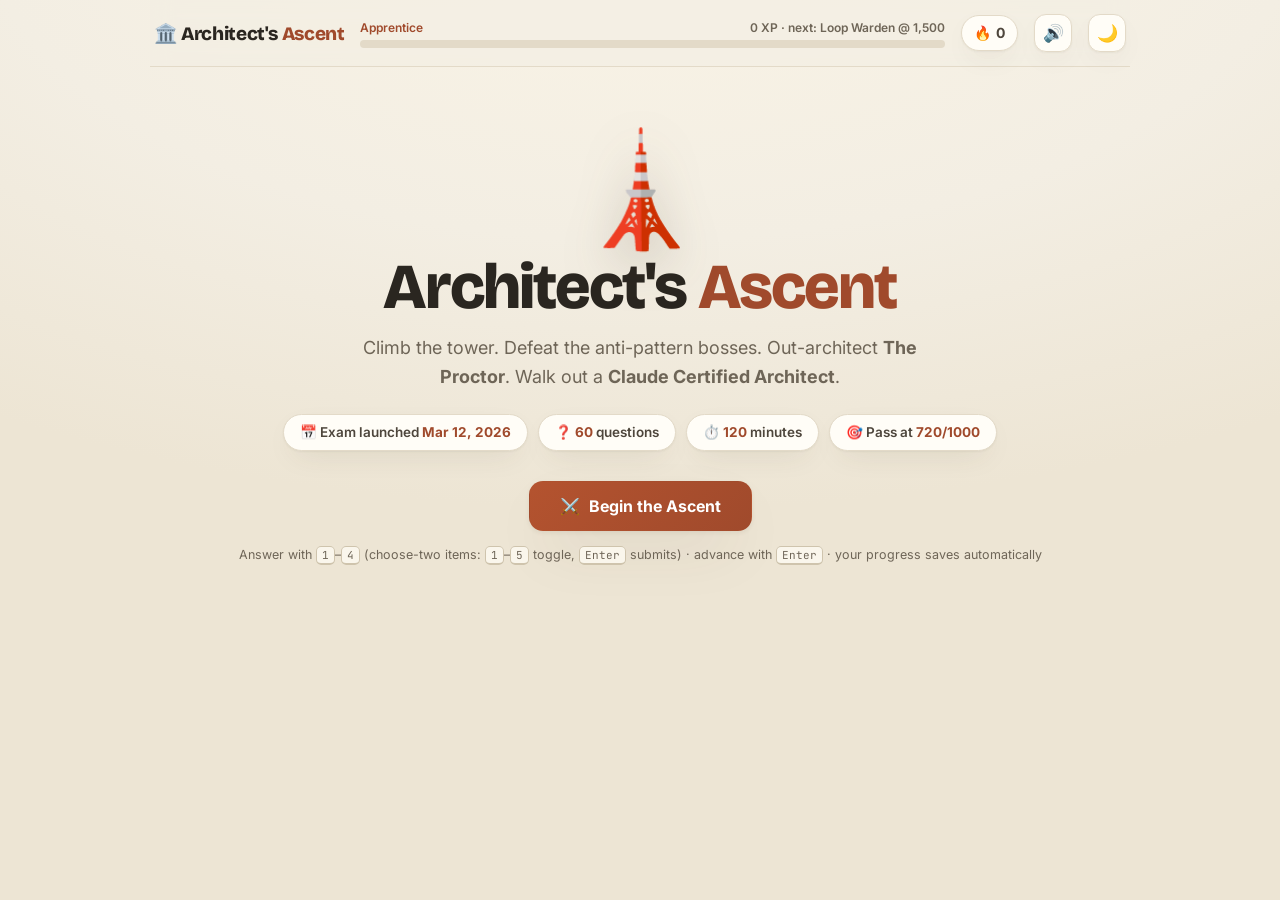
==== commit 6d0bf173: "Merge the choose-two branch (PR #6) into the UI fixes Co-Authored-By: Claude Opus 5.5 (1M context) <" ====
--- a/index.html
+++ b/index.html
@@ -364,6 +364,35 @@
 .answer.picked::after { content: '✓ Selected'; color: var(--accent-deep); }
 .answer.dim { background: transparent; color: var(--muted); text-decoration: line-through; border-style: dashed; }
 .answer.disabled { pointer-events: none; }
+/* choose-two (multiple-response) items: checkboxes, a counter and a Submit that says why it waits */
+.mr-choose { display: inline-block; margin-left: 4px; font-size: 13.5px; font-weight: 800; color: var(--accent-deep); background: var(--accent-soft); border-radius: 99px; padding: 1px 10px; white-space: nowrap; }
+.answers.mr .answer .key { border-radius: 5px; border: 2px solid var(--line-strong); background: var(--card); color: var(--ink-soft); }
+.answers.mr .answer[aria-checked="true"] .key { background: var(--accent-deep); border-color: var(--accent-deep); color: var(--on-strong); }
+.answers.mr .answer::after { display: none !important; }
+.answers.mr .answer.correct .key { background: var(--good); border-color: var(--good); color: var(--on-strong); }
+.answers.mr .answer.wrong .key { background: var(--bad); border-color: var(--bad); color: var(--on-strong); }
+.answers.mr .answer.missed { border-style: dashed; background: transparent; }
+.answers.mr .answer.missed .key { background: var(--card); color: var(--good); }
+.answer .opt { flex: 1 1 auto; min-width: 0; }
+.answer .mark { flex: none; margin-left: auto; align-self: center; padding-left: 8px; font-size: 12.5px; font-weight: 700; white-space: nowrap; }
+.answer.correct .mark { color: var(--good); }
+.answer.wrong .mark { color: var(--bad); }
+.mr-bar { display: flex; flex-wrap: wrap; align-items: center; gap: 8px 12px; margin-top: 2px; }
+.mr-count { font-weight: 700; font-size: 14px; color: var(--ink-soft); }
+.mr-why { font-size: 13px; color: var(--muted); }
+.mr-submit { margin-left: auto; }
+.mr-submit.is-disabled { opacity: .6; cursor: not-allowed; }
+.mr-bar.nudge { animation: mrNudge .3s; }
+@keyframes mrNudge { 25% { transform: translateX(-4px); } 75% { transform: translateX(4px); } }
+@media (prefers-reduced-motion: reduce) { .mr-bar.nudge { animation: none; } }
+.powerup .pu-why { font-size: 11px; font-weight: 600; }
+.ready-fmt { margin: 10px 0 0; color: var(--ink-soft); }
+.m-note { font-weight: 700; margin-bottom: 6px; }
+.rev-opts { list-style: none; padding: 0; margin: 6px 0; text-align: left; }
+.rev-opts li { padding: 3px 0; font-size: 14px; }
+.rev-opts li.ok b { color: var(--good); }
+.rev-opts li.no b { color: var(--bad); }
+.rev-opts li.miss b { color: var(--gold-ink); }
 
 .powerup-bar { display: flex; gap: 9px; justify-content: center; padding: 0 22px 18px; flex-wrap: wrap; }
 .powerup {
@@ -578,6 +607,8 @@
 .pace { font-size: 12px; font-weight: 600; color: var(--muted); margin-top: 6px; }
 .pace.behind { color: var(--bad); }
 .nav-cell.missed { background: var(--bad-soft); color: var(--bad); border-color: var(--bad); }
+.nav-cell.incomplete { background: var(--card); color: var(--gold-ink); border: 1.5px dashed var(--gold-ink); }
+.nav-cell.incomplete::before { content: '½'; font-size: 9px; margin-right: 1px; }
 .nav-cell.block-start { box-shadow: -3px 0 0 var(--accent); }
 .er-kind { font-weight: 700; color: var(--muted); font-size: 14px; margin-bottom: 8px; }
 .er-note { max-width: 620px; margin: -10px auto 22px; font-size: 13.5px; color: var(--muted); }
@@ -676,6 +707,8 @@
   .answer.wrong .key::after { content: '✗'; }
   .answer.picked .key::after { content: '✓'; }
   .answer .key { width: auto; min-width: 24px; padding: 0 5px; gap: 2px; grid-auto-flow: column; }
+  .answer .mark { white-space: normal; font-size: 11.5px; max-width: 34%; text-align: right; }
+  .mr-submit { margin-left: 0; width: 100%; }
   .modal { padding: 20px 18px 0; max-height: 88vh; }
   .score-dial-wrap .score-dial { transform: scale(.9); }
   #toasts { left: 16px; right: 16px; bottom: 16px; }
@@ -761,7 +794,7 @@
       </div>
       <button class="btn primary" onclick="UI.go('home')"><span aria-hidden="true">⚔️</span> Begin the Ascent</button>
       <button class="btn ghost" id="title-resume" hidden onclick="UI.go('examintro')"><span aria-hidden="true">⏳</span> Resume your mock exam · <b></b></button>
-      <p class="kbd-tip">Answer with <kbd>1</kbd>–<kbd>4</kbd> · advance with <kbd>Enter</kbd> · your progress saves automatically</p>
+      <p class="kbd-tip">Answer with <kbd>1</kbd>–<kbd>4</kbd> (choose-two items: <kbd>1</kbd>–<kbd>5</kbd> toggle, <kbd>Enter</kbd> submits) · advance with <kbd>Enter</kbd> · your progress saves automatically</p>
     </section>
 
     <!-- HOME: a study path built around the real exam -->
@@ -819,7 +852,7 @@
           <span class="badge" id="exam-badge">60 Q · 120 min</span>
           <span class="emoji" aria-hidden="true">📋</span>
           <h3><button class="card-link" aria-describedby="card-exam-d">The Proctor · Mock Exam</button></h3>
-          <p id="card-exam-d">60 questions, 120 minutes, 4 of 6 scenarios, exact domain weights, results by domain. Each mock serves questions you haven't had in an earlier one. Or take a practice run with feedback after every question. <strong>Single-answer only:</strong> the real exam also has multiple-response items.</p>
+          <p id="card-exam-d">60 questions, 120 minutes, 4 of 6 scenarios, exact domain weights, results by domain. Each mock serves questions you haven't had in an earlier one. Or take a practice run with feedback after every question. Includes a few <strong>choose-two</strong> (multiple-response) items.</p>
         </div>
       </div>
 
@@ -880,7 +913,7 @@
         <div class="shield-note" id="b-shield"><span aria-hidden="true">🛡️</span> Checkpoint active — next miss is forgiven</div>
         <div class="powerup-bar" id="b-powerups"></div>
       </div>
-      <p class="kbd-tip">Keys <kbd>1</kbd>–<kbd>4</kbd> answer · <kbd>Enter</kbd> continues</p>
+      <p class="kbd-tip">Keys <kbd>1</kbd>–<kbd>4</kbd> answer · choose-two: <kbd>1</kbd>–<kbd>5</kbd> toggle, <kbd>Enter</kbd> submits · <kbd>Enter</kbd> continues</p>
     </section>
 
     <!-- RESULT -->
@@ -906,7 +939,7 @@
         <div class="exam-rules">
           <h2><span aria-hidden="true">📋</span> Mock Exam</h2>
           <ul>
-            <li><strong>Single-answer only.</strong> The real exam also has multiple-response items ("select 2"); this bank has none yet, so expect some items on exam day that look different.</li>
+            <li><strong>About 1 in 10 items are choose-two</strong> (multiple-response: 5 options, pick 2, scored all or nothing). The real exam includes multiple-response items, but their share and exact format aren't published: this mix is our practice choice, not the exam's. A choose-two item with only one option picked counts as unanswered.</li>
             <li><strong>60 questions</strong> in blueprint proportions: D1 16 · D2 11 · D3 12 · D4 12 · D5 9.</li>
             <li><strong>4 of the 6 exam scenarios</strong> drawn at random; questions are grouped under them.</li>
             <li><strong>120-minute</strong> clock (2 minutes a question), with a pace readout. Auto-submits at zero.</li>
@@ -920,7 +953,7 @@
         <div class="exam-rules">
           <h2><span aria-hidden="true">📝</span> Practice Exam</h2>
           <ul>
-            <li>Same 60-question, 4-scenario build, single-answer only.</li>
+            <li>Same 60-question, 4-scenario build, choose-two items included.</li>
             <li>A <strong>2:00 timer per question</strong> that turns red when you go over (it never locks you out).</li>
             <li>Answer and explanation <strong>right after each question</strong>.</li>
             <li>Not saved if you leave, and doesn't count toward your best mock score.</li>
@@ -1046,7 +1079,7 @@
           <div class="answers" id="d-answers"></div>
         </div>
       </div>
-      <p class="kbd-tip">Keys <kbd>1</kbd>–<kbd>4</kbd> answer · <kbd>Enter</kbd> continues</p>
+      <p class="kbd-tip">Keys <kbd>1</kbd>–<kbd>4</kbd> answer · choose-two: <kbd>1</kbd>–<kbd>5</kbd> toggle, <kbd>Enter</kbd> submits · <kbd>Enter</kbd> continues</p>
     </section>
 
     <!-- LIGHTNING -->
